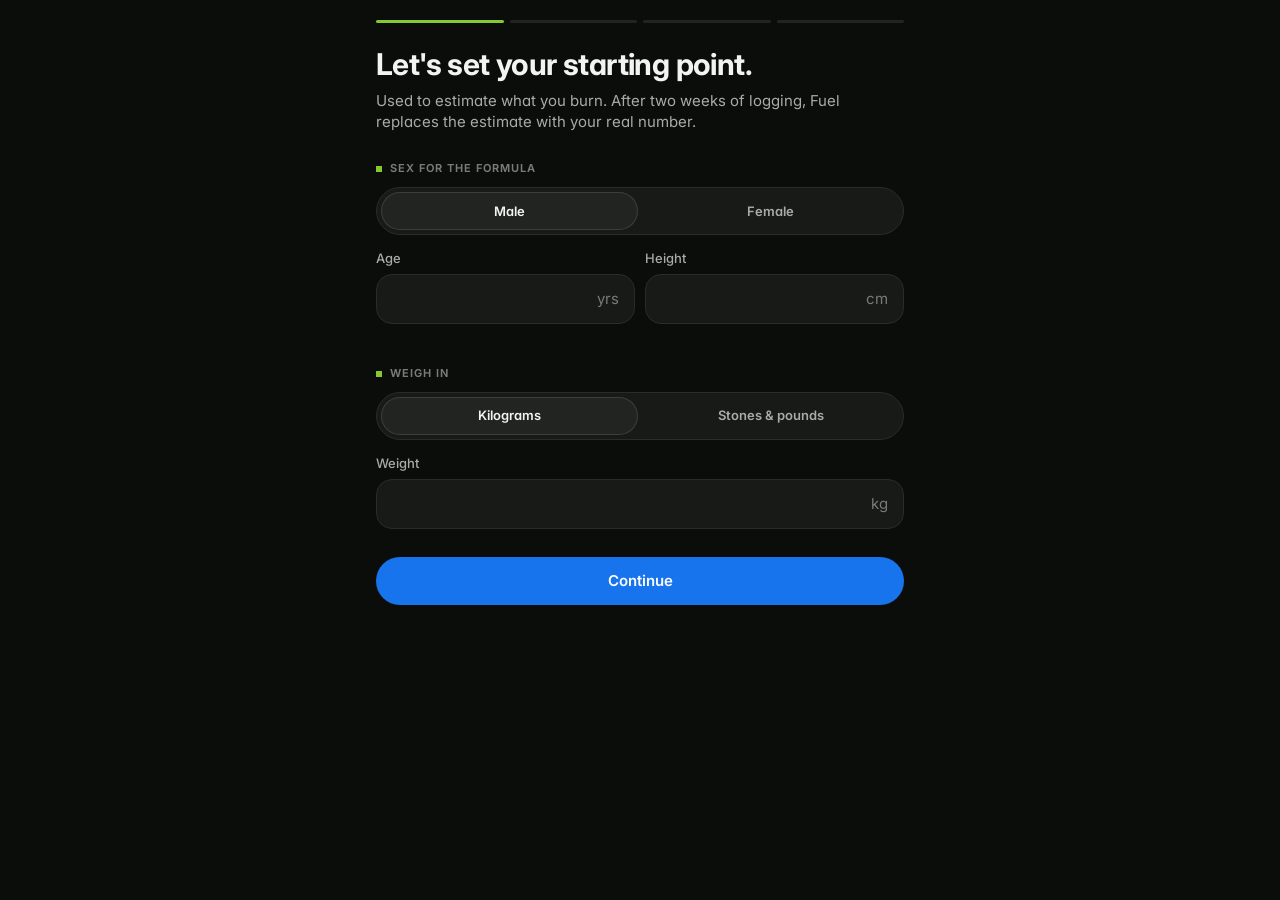
==== index.html @ b0f248f9 "Fuel v1: calorie, protein and weight-trend tracker PWA Co-Authored-By: Claude Opus 5.5 <noreply@anth" ====
<!doctype html>
<html lang="en-GB">
<head>
  <meta charset="utf-8">
  <meta name="viewport" content="width=device-width, initial-scale=1, viewport-fit=cover">
  <title>Fuel</title>
  <meta name="description" content="Calorie, protein and weight-trend tracker. Free, offline, no ads.">
  <meta name="theme-color" content="#0d0f0b">
  <meta name="apple-mobile-web-app-capable" content="yes">
  <meta name="mobile-web-app-capable" content="yes">
  <meta name="apple-mobile-web-app-status-bar-style" content="black-translucent">
  <meta name="apple-mobile-web-app-title" content="Fuel">
  <link rel="manifest" href="manifest.webmanifest">
  <link rel="icon" href="icons/icon-192.png" type="image/png">
  <link rel="apple-touch-icon" href="icons/apple-touch-icon.png">
  <link rel="preconnect" href="https://fonts.googleapis.com">
  <link rel="preconnect" href="https://fonts.gstatic.com" crossorigin>
  <link rel="stylesheet" href="https://fonts.googleapis.com/css2?family=Barlow+Semi+Condensed:wght@500;600;700&family=Inter:wght@400;500;600;700&display=swap">
  <link rel="stylesheet" href="css/app.css">
</head>
<body>
  <div id="app"><main class="view no-tabs"><p class="muted">Loading…</p></main></div>
  <noscript>Fuel needs JavaScript turned on.</noscript>
  <script type="module" src="js/app.js"></script>
</body>
</html>
---- css/app.css ----
/* Fuel design system
   Scene: Harry logging a meal one-handed in the kitchen or gym changing room, often evening, 10-second glances.
   Data language from NVIDIA (near-black, flat, hairlines, condensed numerals, green = on track).
   Interaction language from Meta (pill controls, soft panels, blue = action). */

:root {
  color-scheme: dark;
  --bg: oklch(0.155 0.006 135);
  --bg-raised: oklch(0.19 0.007 135);
  --surface: oklch(0.215 0.008 135);
  --surface-2: oklch(0.255 0.009 135);
  --line: oklch(0.29 0.008 135);
  --line-strong: oklch(0.36 0.01 135);
  --text: oklch(0.965 0.004 135);
  --muted: oklch(0.74 0.01 135);
  --faint: oklch(0.58 0.01 135);

  --green: oklch(0.76 0.19 131);
  --green-dim: oklch(0.76 0.19 131 / 0.16);
  --on-green: oklch(0.17 0.03 131);
  --blue: oklch(0.58 0.2 258);
  --blue-press: oklch(0.52 0.2 258);
  --blue-text: oklch(0.74 0.14 252);
  --blue-dim: oklch(0.58 0.2 258 / 0.18);
  --sand: oklch(0.8 0.1 78);
  --warn: oklch(0.78 0.14 70);
  --danger: oklch(0.68 0.17 25);

  --protein: var(--green);
  --carbs: var(--blue-text);
  --fat: var(--sand);

  --font: 'Inter', -apple-system, BlinkMacSystemFont, 'Segoe UI', system-ui, sans-serif;
  --num: 'Barlow Semi Condensed', 'Inter', system-ui, sans-serif;

  --r-sm: 10px;
  --r-md: 16px;
  --r-lg: 24px;
  --pill: 999px;
  --ease: cubic-bezier(0.22, 1, 0.36, 1); /* ease-out-quint */
  --safe-t: env(safe-area-inset-top, 0px);
  --safe-b: env(safe-area-inset-bottom, 0px);
  --tabbar: 64px;
}

* { box-sizing: border-box; }
html, body { margin: 0; height: 100%; }
body {
  background: var(--bg);
  color: var(--text);
  font: 400 15px/1.45 var(--font);
  -webkit-font-smoothing: antialiased;
  -webkit-tap-highlight-color: transparent;
  overscroll-behavior-y: none;
  font-feature-settings: 'cv11', 'ss01';
}
button, input, select { font: inherit; color: inherit; }
button { cursor: pointer; }
:focus-visible { outline: 2px solid var(--blue-text); outline-offset: 2px; }
[hidden] { display: none !important; }

/* ---------- Shell ---------- */
#app { min-height: 100%; }
.view {
  padding: calc(var(--safe-t) + 12px) 16px calc(var(--tabbar) + var(--safe-b) + 32px);
  max-width: 560px; margin: 0 auto;
  animation: in 220ms var(--ease);
}
.view.no-tabs { padding-bottom: calc(var(--safe-b) + 32px); }
@keyframes in { from { opacity: 0; transform: translateY(6px); } }

.topbar { display: flex; align-items: center; gap: 8px; min-height: 48px; margin-bottom: 8px; }
.topbar h1 { font-size: 22px; font-weight: 650; letter-spacing: -0.01em; margin: 0; flex: 1; }
.topbar .sub { color: var(--muted); font-size: 13px; }

.tabbar {
  position: fixed; left: 0; right: 0; bottom: 0; z-index: 20;
  padding: 6px 12px calc(var(--safe-b) + 6px);
  background: oklch(0.155 0.006 135 / 0.94);
  border-top: 1px solid var(--line);
  display: grid; grid-template-columns: repeat(5, 1fr); align-items: center;
}
.tab {
  background: none; border: 0; padding: 6px 0; min-height: 48px;
  display: flex; flex-direction: column; align-items: center; gap: 2px;
  color: var(--faint); font-size: 11px; font-weight: 550;
  transition: color 160ms var(--ease);
}
.tab svg { width: 24px; height: 24px; }
.tab[aria-current='page'] { color: var(--text); }
.tab-add { justify-self: center; }
.tab-add span {
  width: 52px; height: 52px; border-radius: var(--pill); display: grid; place-items: center;
  background: var(--blue); color: oklch(0.99 0.004 258);
  transition: transform 160ms var(--ease), background 160ms;
}
.tab-add:active span { transform: scale(0.94); background: var(--blue-press); }
.tab-add svg { width: 26px; height: 26px; }

/* ---------- Type helpers ---------- */
.label {
  font-size: 11px; font-weight: 650; letter-spacing: 0.09em; text-transform: uppercase; color: var(--faint);
  display: flex; align-items: center; gap: 8px; margin: 28px 0 10px;
}
.label::before { content: ''; width: 6px; height: 6px; background: var(--green); flex: none; }
.label .aside { margin-left: auto; letter-spacing: 0; text-transform: none; font-weight: 500; color: var(--muted); font-size: 13px; }
.num { font-family: var(--num); font-variant-numeric: tabular-nums; letter-spacing: 0; }
.muted { color: var(--muted); }
.faint { color: var(--faint); }
.small { font-size: 13px; }
.green { color: var(--green); }
.blue { color: var(--blue-text); }
p { margin: 0 0 10px; }
.prose { color: var(--muted); max-width: 62ch; }
.prose strong { color: var(--text); font-weight: 600; }

/* ---------- Buttons ---------- */
.btn {
  display: inline-flex; align-items: center; justify-content: center; gap: 8px;
  min-height: 48px; padding: 0 22px; border-radius: var(--pill);
  border: 1px solid var(--line-strong); background: var(--surface); color: var(--text);
  font-weight: 600; font-size: 15px; text-decoration: none; white-space: nowrap;
  transition: background 160ms var(--ease), transform 120ms var(--ease), opacity 160ms;
}
.btn:active { transform: scale(0.98); background: var(--surface-2); }
.btn:disabled { opacity: 0.4; pointer-events: none; }
.btn svg { width: 18px; height: 18px; }
.btn-primary { background: var(--blue); border-color: transparent; color: oklch(0.99 0.004 258); }
.btn-primary:active { background: var(--blue-press); }
.btn-go { background: var(--green); border-color: transparent; color: var(--on-green); }
.btn-quiet { background: none; border-color: transparent; color: var(--blue-text); padding: 0 12px; }
.btn-danger { background: none; border-color: oklch(0.68 0.17 25 / 0.5); color: var(--danger); }
.btn-sm { min-height: 36px; padding: 0 14px; font-size: 13px; }
.btn-block { width: 100%; white-space: normal; text-align: center; line-height: 1.25; padding-top: 8px; padding-bottom: 8px; }
.icon-btn {
  width: 44px; height: 44px; border-radius: var(--pill); border: 0; background: none; color: var(--muted);
  display: grid; place-items: center; flex: none;
}
.icon-btn:active { background: var(--surface); }
.icon-btn svg { width: 22px; height: 22px; }
.row-actions { display: flex; gap: 8px; flex-wrap: wrap; }

/* ---------- Segmented control ---------- */
.seg {
  display: flex; padding: 4px; gap: 4px; background: var(--surface); border-radius: var(--pill);
  border: 1px solid var(--line); overflow-x: auto; scrollbar-width: none;
}
.seg::-webkit-scrollbar { display: none; }
.seg button {
  flex: 1; border: 0; background: none; color: var(--muted); border-radius: var(--pill);
  min-height: 38px; padding: 0 14px; font-weight: 600; font-size: 13px; white-space: nowrap;
  transition: background 160ms var(--ease), color 160ms;
}
.seg button[aria-pressed='true'] { background: var(--surface-2); color: var(--text); box-shadow: inset 0 0 0 1px var(--line-strong); }

/* ---------- Forms ---------- */
.field { display: grid; gap: 6px; margin-bottom: 14px; }
.field > span { font-size: 13px; color: var(--muted); font-weight: 500; }
.input, select.input {
  width: 100%; min-height: 50px; padding: 0 16px; border-radius: var(--r-md);
  background: var(--surface); border: 1px solid var(--line); color: var(--text);
  font-size: 17px; /* ≥16px stops iOS zooming on focus */
  transition: border-color 160ms var(--ease), background 160ms;
  appearance: none; -webkit-appearance: none;
}
select.input {
  padding-right: 44px;
  background-image: url("data:image/svg+xml,%3Csvg xmlns='http://www.w3.org/2000/svg' viewBox='0 0 24 24' fill='none' stroke='%23999' stroke-width='2' stroke-linecap='round'%3E%3Cpath d='M7 10l5 5 5-5'/%3E%3C/svg%3E");
  background-repeat: no-repeat; background-position: right 14px center; background-size: 20px;
}
.input:focus { outline: none; border-color: var(--blue-text); background: var(--bg-raised); }
.input::placeholder { color: var(--faint); }
.input-unit { position: relative; }
.input-unit .input { padding-right: 56px; }
.input-unit em { position: absolute; right: 16px; top: 50%; transform: translateY(-50%); font-style: normal; color: var(--faint); font-size: 15px; pointer-events: none; }
.grid-2 { display: grid; grid-template-columns: 1fr 1fr; gap: 10px; }
.grid-3 { display: grid; grid-template-columns: repeat(3, 1fr); gap: 10px; }
.search {
  position: relative;
}
.search svg { position: absolute; left: 16px; top: 50%; transform: translateY(-50%); width: 20px; height: 20px; color: var(--faint); }
.search .input { padding-left: 46px; border-radius: var(--pill); }

/* Choice list (onboarding, settings) */
.choices { display: grid; gap: 8px; }
.choice {
  display: flex; align-items: center; gap: 12px; text-align: left; width: 100%;
  min-height: 60px; padding: 12px 16px; border-radius: var(--r-md);
  background: var(--surface); border: 1px solid var(--line);
  transition: border-color 160ms var(--ease), background 160ms;
}
.choice b { display: block; font-weight: 600; }
.choice small { color: var(--muted); font-size: 13px; }
.choice[aria-pressed='true'] { border-color: var(--green); background: var(--green-dim); }
.choice .tick { margin-left: auto; width: 22px; height: 22px; border-radius: var(--pill); border: 1.5px solid var(--line-strong); flex: none; display: grid; place-items: center; }
.choice[aria-pressed='true'] .tick { background: var(--green); border-color: var(--green); color: var(--on-green); }
.choice .tick svg { width: 14px; height: 14px; }

/* ---------- Today: ring + macros ---------- */
.day-nav { display: flex; align-items: center; justify-content: space-between; margin-bottom: 4px; }
.day-nav h1 { font-size: 22px; margin: 0; font-weight: 650; text-align: center; flex: 1; }
.hero { display: grid; grid-template-columns: 172px 1fr; gap: 20px; align-items: center; margin: 12px 0 8px; }
.ring { position: relative; width: 172px; height: 172px; }
.ring svg { width: 100%; height: 100%; transform: rotate(-90deg); }
.ring .track { stroke: var(--surface-2); }
.ring .fill { stroke: var(--green); transition: stroke-dashoffset 600ms var(--ease); stroke-linecap: round; }
.ring .over { stroke: var(--text); opacity: 0.55; stroke-linecap: round; }
.ring-center { position: absolute; inset: 0; display: grid; place-content: center; text-align: center; }
.ring-center .num { font-size: 50px; font-weight: 650; line-height: 0.95; }
.ring-center small { color: var(--muted); font-size: 12px; margin-top: 4px; }
.hero-side { display: grid; gap: 12px; }
.stat b { display: block; font-family: var(--num); font-size: 24px; font-weight: 600; line-height: 1.05; font-variant-numeric: tabular-nums; }
.stat span { font-size: 12px; color: var(--faint); text-transform: uppercase; letter-spacing: 0.08em; font-weight: 600; }

.macros { display: grid; gap: 14px; margin-top: 20px; padding-top: 18px; border-top: 1px solid var(--line); }
.macro { display: grid; grid-template-columns: 1fr auto; gap: 6px 12px; align-items: baseline; }
.macro .name { font-size: 13px; font-weight: 600; color: var(--muted); display: flex; align-items: center; gap: 8px; }
.macro .name i { width: 8px; height: 8px; border-radius: 2px; flex: none; }
.macro .val { font-size: 14px; color: var(--muted); }
.macro .val b { color: var(--text); font-family: var(--num); font-size: 18px; font-weight: 600; }
.bar-track { grid-column: 1 / -1; height: 6px; border-radius: var(--pill); background: var(--surface-2); overflow: hidden; }
.bar-fill { height: 100%; border-radius: var(--pill); transition: width 500ms var(--ease); }

/* ---------- Lists ---------- */
.list { border-top: 1px solid var(--line); }
.item {
  display: flex; align-items: center; gap: 12px; width: 100%; text-align: left;
  min-height: 60px; padding: 10px 2px; background: none; border: 0; border-bottom: 1px solid var(--line);
  transition: background 120ms;
}
.item:active { background: var(--bg-raised); }
.item .main { flex: 1; min-width: 0; }
.item .title { font-weight: 550; display: block; overflow: hidden; text-overflow: ellipsis; white-space: nowrap; }
.item .meta { font-size: 13px; color: var(--muted); display: block; overflow: hidden; text-overflow: ellipsis; white-space: nowrap; }
.item .kcal { font-family: var(--num); font-size: 20px; font-weight: 600; font-variant-numeric: tabular-nums; text-align: right; }
.item .kcal small { display: block; font-family: var(--font); font-size: 11px; color: var(--faint); font-weight: 500; }
.item .time { font-family: var(--num); color: var(--faint); font-size: 15px; width: 42px; flex: none; font-variant-numeric: tabular-nums; }
.item .chev { color: var(--faint); width: 18px; height: 18px; flex: none; }
.badge {
  display: inline-block; font-size: 10px; font-weight: 700; letter-spacing: 0.08em; text-transform: uppercase;
  padding: 2px 6px; border-radius: 4px; background: var(--surface-2); color: var(--muted); margin-right: 6px; vertical-align: 1px;
}
.badge.off { background: var(--blue-dim); color: var(--blue-text); }
.badge.mine { background: var(--green-dim); color: var(--green); }

.empty {
  padding: 28px 20px; text-align: center; color: var(--muted);
  border: 1px dashed var(--line-strong); border-radius: var(--r-lg);
}
.empty b { color: var(--text); display: block; font-size: 16px; margin-bottom: 4px; }
.empty .row-actions { justify-content: center; margin-top: 16px; }

/* ---------- Panels ---------- */
.panel { background: var(--surface); border: 1px solid var(--line); border-radius: var(--r-lg); padding: 18px; }
.panel + .panel { margin-top: 12px; }
.nudge {
  display: flex; align-items: center; gap: 12px; padding: 14px 16px; border-radius: var(--r-md);
  background: var(--bg-raised); border: 1px solid var(--line); margin-top: 16px; width: 100%; text-align: left;
}
.nudge .main { flex: 1; }
.nudge b { display: block; font-weight: 600; }
.nudge span { font-size: 13px; color: var(--muted); }
.nudge svg { width: 18px; height: 18px; color: var(--faint); }

/* Key figures in a row, separated by hairlines (no boxes) */
.figures { display: grid; grid-template-columns: repeat(3, 1fr); border-top: 1px solid var(--line); border-bottom: 1px solid var(--line); }
.figures > div { padding: 14px 0 12px; }
.figures > div + div { padding-left: 14px; border-left: 1px solid var(--line); }
.figures b { display: block; font-family: var(--num); font-size: 26px; font-weight: 600; line-height: 1.1; font-variant-numeric: tabular-nums; }
.figures span { font-size: 12px; color: var(--faint); }

/* Streak dots */
.week { display: grid; grid-template-columns: repeat(7, 1fr); gap: 6px; margin-top: 12px; }
.week div { text-align: center; font-size: 11px; color: var(--faint); font-weight: 600; }
.week i { display: block; height: 30px; border-radius: 8px; background: var(--surface-2); margin-bottom: 6px; }
.week .on i { background: var(--green); }
.week .future i { background: none; border: 1px dashed var(--line-strong); }
.week .today { color: var(--text); }

/* Check-in */
.checkin .big { font-family: var(--num); font-size: 44px; font-weight: 650; line-height: 1; font-variant-numeric: tabular-nums; }
.checkin .big small { font-family: var(--font); font-size: 15px; color: var(--muted); font-weight: 500; margin-left: 6px; }
.meter { height: 6px; border-radius: var(--pill); background: var(--surface-2); overflow: hidden; margin: 12px 0 6px; }
.meter i { display: block; height: 100%; background: var(--green); border-radius: var(--pill); transition: width 500ms var(--ease); }
.calc {
  font-family: var(--num); font-size: 16px; color: var(--muted); font-variant-numeric: tabular-nums;
  padding: 12px 14px; border-radius: var(--r-sm); background: var(--bg); border: 1px solid var(--line); margin: 12px 0;
  line-height: 1.6;
}
.calc b { color: var(--text); font-weight: 600; }

/* ---------- Charts ---------- */
.chart-wrap { margin: 4px -4px 0; min-height: 200px; }
.chart { display: block; width: 100%; height: auto; touch-action: pan-y; user-select: none; -webkit-user-select: none; }
.chart .grid { stroke: var(--line); stroke-width: 1; }
.chart .axis { fill: var(--faint); font: 500 11px var(--font); font-variant-numeric: tabular-nums; }
.chart .crosshair { stroke: var(--line-strong); stroke-width: 1; }
.chart .dot-scale { fill: var(--faint); opacity: 0.7; }
.chart .line-trend { fill: none; stroke: var(--green); stroke-width: 2; stroke-linejoin: round; stroke-linecap: round; }
.chart .dot-trend { fill: var(--green); stroke: var(--bg); stroke-width: 2; }
.chart .bar { fill: oklch(0.42 0.012 135); }
.chart .line-target { stroke: var(--text); stroke-width: 1.5; stroke-dasharray: 4 4; opacity: 0.7; }
.chart .line-burn { stroke: var(--blue-text); stroke-width: 2; }
.chart-tip {
  position: absolute; top: -6px; pointer-events: none; z-index: 2;
  background: var(--surface-2); border: 1px solid var(--line-strong); border-radius: var(--r-sm);
  padding: 6px 10px; font-size: 12px; display: grid; gap: 1px; white-space: nowrap;
}
.chart-tip b { font-weight: 600; }
.chart-tip span { color: var(--muted); font-variant-numeric: tabular-nums; }
.legend { display: flex; gap: 16px; flex-wrap: wrap; font-size: 12px; color: var(--muted); margin-top: 8px; }
.legend i { display: inline-block; width: 16px; height: 0; vertical-align: middle; margin-right: 6px; }
.legend .l-target { border-top: 1.5px dashed var(--text); opacity: 0.7; }
.legend .l-burn { border-top: 2px solid var(--blue-text); }
.legend .l-bar { height: 10px; width: 10px; background: oklch(0.42 0.012 135); border-radius: 2px; }
.legend .l-trend { border-top: 2px solid var(--green); }
.legend .l-dot { width: 6px; height: 6px; border-radius: 50%; background: var(--faint); }

table.weeks { width: 100%; border-collapse: collapse; font-variant-numeric: tabular-nums; }
table.weeks th { font-size: 11px; text-transform: uppercase; letter-spacing: 0.08em; color: var(--faint); font-weight: 650; text-align: right; padding: 8px 0; border-bottom: 1px solid var(--line); }
table.weeks th:first-child, table.weeks td:first-child { text-align: left; }
table.weeks td { text-align: right; padding: 12px 0; border-bottom: 1px solid var(--line); font-family: var(--num); font-size: 17px; }
table.weeks td:first-child { font-family: var(--font); font-size: 14px; color: var(--muted); }

/* ---------- Food detail ---------- */
.food-head h2 { font-size: 22px; line-height: 1.25; margin: 4px 0 4px; font-weight: 650; letter-spacing: -0.01em; }
.food-head .muted { font-size: 13px; }
.amount { display: grid; grid-template-columns: 1fr auto; gap: 10px; align-items: end; margin-top: 20px; }
.chips { display: flex; gap: 8px; flex-wrap: wrap; margin-top: 12px; }
.chip {
  min-height: 36px; padding: 0 14px; border-radius: var(--pill); border: 1px solid var(--line-strong);
  background: none; color: var(--muted); font-size: 13px; font-weight: 600;
}
.chip:active, .chip[aria-pressed='true'] { background: var(--surface-2); color: var(--text); }
.preview { display: grid; grid-template-columns: repeat(4, 1fr); margin: 20px 0; border-top: 1px solid var(--line); border-bottom: 1px solid var(--line); }
.preview div { padding: 14px 0; text-align: left; }
.preview div + div { padding-left: 12px; border-left: 1px solid var(--line); }
.preview b { display: block; font-family: var(--num); font-size: 26px; font-weight: 600; line-height: 1.1; font-variant-numeric: tabular-nums; }
.preview span { font-size: 12px; color: var(--faint); }
.preview div:first-child b { color: var(--green); }
.sticky-foot {
  position: sticky; bottom: 0; padding: 12px 0 calc(var(--safe-b) + 12px); margin-top: 16px;
  background: linear-gradient(to top, var(--bg) 70%, transparent);
  display: flex; gap: 10px;
}
.sticky-foot .btn { flex: 1; }

/* Scanner */
.scanner { position: relative; border-radius: var(--r-lg); overflow: hidden; background: oklch(0.1 0.004 135); aspect-ratio: 3 / 4; margin-top: 12px; }
.scanner video { width: 100%; height: 100%; object-fit: cover; display: block; }
.scanner .reticle { position: absolute; left: 12%; right: 12%; top: 38%; height: 24%; border: 2px solid var(--green); border-radius: var(--r-md); }
.scanner .reticle::after { content: ''; position: absolute; left: 8%; right: 8%; top: 50%; height: 1px; background: var(--green); opacity: 0.6; }
.scanner .msg { position: absolute; left: 0; right: 0; bottom: 16px; text-align: center; color: var(--muted); font-size: 13px; }

/* ---------- Onboarding ---------- */
.onboard h1 { font-size: 30px; line-height: 1.15; letter-spacing: -0.02em; margin: 24px 0 8px; font-weight: 700; }
.steps { display: flex; gap: 6px; margin-top: 8px; }
.steps i { height: 3px; flex: 1; background: var(--surface-2); border-radius: 2px; }
.steps i.on { background: var(--green); }
.result-figure { font-family: var(--num); font-size: 72px; font-weight: 650; line-height: 1; letter-spacing: -0.01em; margin: 20px 0 4px; font-variant-numeric: tabular-nums; }

/* ---------- Toast ---------- */
.toast {
  position: fixed; left: 50%; bottom: calc(var(--tabbar) + var(--safe-b) + 16px); transform: translate(-50%, 12px);
  background: var(--text); color: var(--bg); padding: 12px 18px; border-radius: var(--pill);
  font-weight: 600; font-size: 14px; opacity: 0; pointer-events: none; z-index: 50;
  transition: opacity 200ms var(--ease), transform 200ms var(--ease);
  display: flex; gap: 14px; align-items: center; max-width: calc(100% - 32px);
}
.toast.show { opacity: 1; transform: translate(-50%, 0); pointer-events: auto; }
.toast button { background: none; border: 0; color: var(--blue); font-weight: 700; padding: 0; }

@media (prefers-reduced-motion: reduce) {
  *, *::before, *::after { animation: none !important; transition: none !important; }
}
@media (max-width: 360px) {
  .hero { grid-template-columns: 148px 1fr; gap: 14px; }
  .ring { width: 148px; height: 148px; }
  .ring-center .num { font-size: 42px; }
}
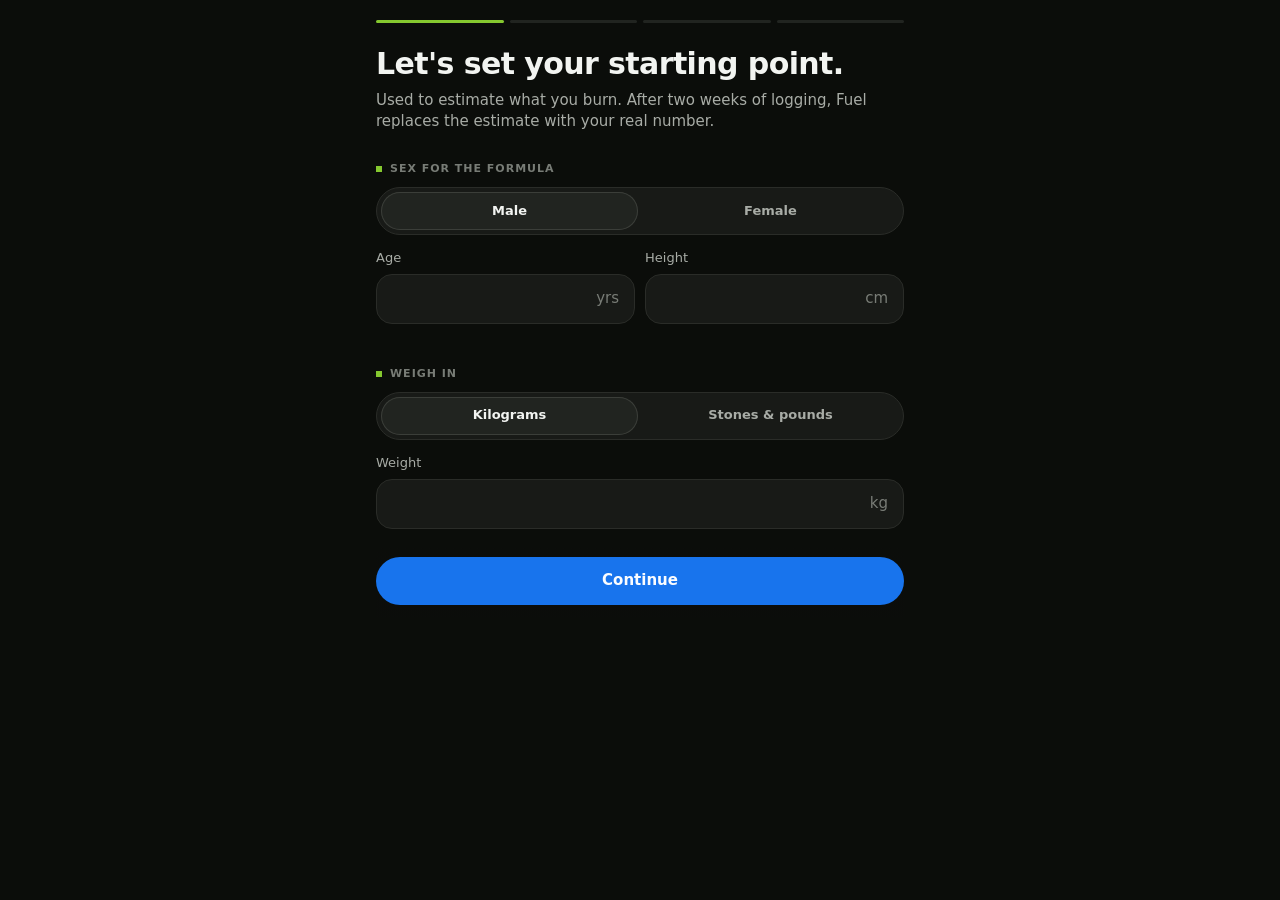
==== commit e2e2bea4: "Harden backup import and add a content security policy Restored backups are type-checked so a tamper" ====
--- a/index.html
+++ b/index.html
@@ -3,6 +3,9 @@
 <head>
   <meta charset="utf-8">
   <meta name="viewport" content="width=device-width, initial-scale=1, viewport-fit=cover">
+  <!-- Only load code from this site and the pinned barcode library; only talk to Open Food Facts. -->
+  <meta http-equiv="Content-Security-Policy" content="default-src 'self'; script-src 'self' https://cdn.jsdelivr.net 'wasm-unsafe-eval'; connect-src 'self' https://world.openfoodfacts.org https://search.openfoodfacts.org https://cdn.jsdelivr.net https://fastly.jsdelivr.net https://fonts.googleapis.com https://fonts.gstatic.com; style-src 'self' 'unsafe-inline' https://fonts.googleapis.com; font-src https://fonts.gstatic.com; img-src 'self' data:; media-src 'self' blob:; worker-src 'self'; object-src 'none'; base-uri 'none'; form-action 'none'">
+  <meta name="referrer" content="no-referrer">
   <title>Fuel</title>
   <meta name="description" content="Calorie, protein and weight-trend tracker. Free, offline, no ads.">
   <meta name="theme-color" content="#0d0f0b">
